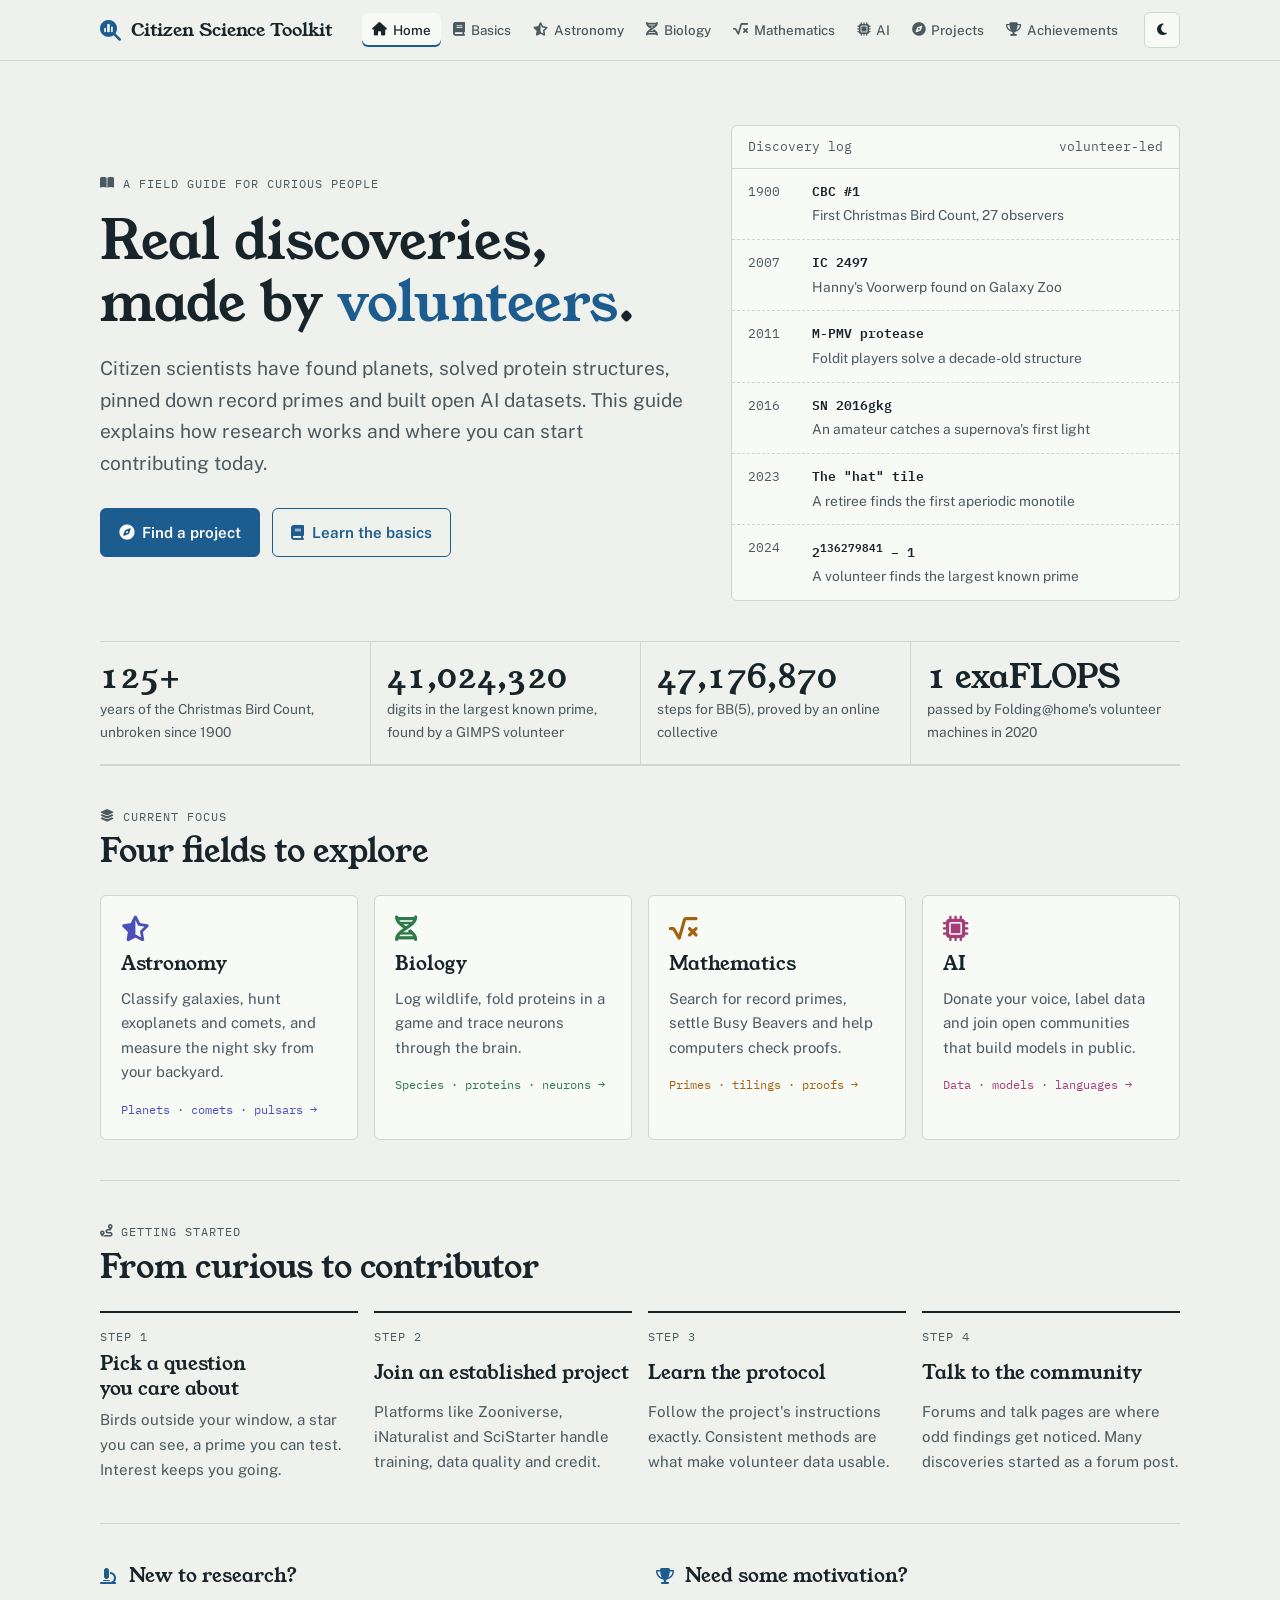
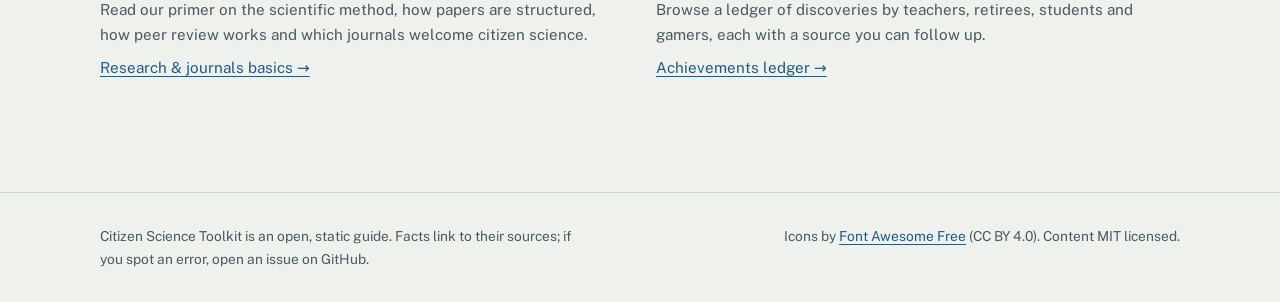
==== index.html @ ff831c0d "Build citizen science static site Multi-page guide covering research basics, journals, and projects " ====
<!doctype html>
<html lang="en">
<head>
  <meta charset="utf-8">
  <meta name="viewport" content="width=device-width, initial-scale=1, viewport-fit=cover">
  <title>Citizen Science Field Guide</title>
  <meta name="description" content="Learn how research works, find citizen science projects in astronomy, biology, mathematics and AI, and read about discoveries made by volunteers.">
  <link rel="icon" href="data:image/svg+xml,%3Csvg xmlns='http://www.w3.org/2000/svg' viewBox='0 0 32 32'%3E%3Ccircle cx='13' cy='13' r='8' fill='none' stroke='%231d5c8f' stroke-width='3'/%3E%3Cpath d='M19 19l8 8' stroke='%231d5c8f' stroke-width='3' stroke-linecap='round'/%3E%3C/svg%3E">
  <link rel="preconnect" href="https://fonts.googleapis.com">
  <link rel="preconnect" href="https://fonts.gstatic.com" crossorigin>
  <link rel="stylesheet" href="https://fonts.googleapis.com/css2?family=IBM+Plex+Mono:wght@400;500;600&family=Public+Sans:ital,wght@0,400;0,500;0,600;1,400&family=Young+Serif&display=swap">
  <!-- Icons: Font Awesome Free 6 (icons CC BY 4.0, https://fontawesome.com/license/free) -->
  <link rel="stylesheet" href="https://cdnjs.cloudflare.com/ajax/libs/font-awesome/6.5.2/css/all.min.css">
  <link rel="stylesheet" href="assets/css/style.css">
  <script src="assets/js/data.js"></script>
  <script src="assets/js/main.js"></script>
</head>
<body>
  <a class="skip" href="#main">Skip to content</a>
  <header class="site-header">
    <div class="wrap">
      <a class="brand" href="index.html"><i class="fa-solid fa-magnifying-glass-chart" aria-hidden="true"></i>Citizen Science Toolkit</a>
      <button class="theme-btn" type="button" aria-label="Toggle theme"><i class="fa-solid fa-moon"></i></button>
      <button class="theme-btn menu-btn" type="button" aria-label="Menu" aria-expanded="false"><i class="fa-solid fa-bars" aria-hidden="true"></i></button>
      <nav class="nav" aria-label="Main">
        <a href="index.html"><i class="fa-solid fa-house" aria-hidden="true"></i>Home</a>
        <a href="basics.html"><i class="fa-solid fa-book" aria-hidden="true"></i>Basics</a>
        <a href="astronomy.html"><i class="fa-solid fa-star-half-stroke" aria-hidden="true"></i>Astronomy</a>
        <a href="biology.html"><i class="fa-solid fa-dna" aria-hidden="true"></i>Biology</a>
        <a href="mathematics.html"><i class="fa-solid fa-square-root-variable" aria-hidden="true"></i>Mathematics</a>
        <a href="ai.html"><i class="fa-solid fa-microchip" aria-hidden="true"></i>AI</a>
        <a href="projects.html"><i class="fa-solid fa-compass" aria-hidden="true"></i>Projects</a>
        <a href="achievements.html"><i class="fa-solid fa-trophy" aria-hidden="true"></i>Achievements</a>
      </nav>
    </div>
  </header>
  <main id="main" class="wrap">
<section class="hero">
  <div>
    <span class="eyebrow"><i class="fa-solid fa-book-open" aria-hidden="true"></i>A field guide for curious people</span>
    <h1 style="margin-top:14px">Real discoveries, made by <em>volunteers</em>.</h1>
    <p class="lede">Citizen scientists have found planets, solved protein structures, pinned down record primes and built open AI datasets. This guide explains how research works and where you can start contributing today.</p>
    <div class="actions">
      <a class="btn" href="projects.html"><i class="fa-solid fa-compass" aria-hidden="true"></i>Find a project</a>
      <a class="btn ghost" href="basics.html"><i class="fa-solid fa-book" aria-hidden="true"></i>Learn the basics</a>
    </div>
  </div>
  <aside class="logbook" aria-label="Selected volunteer discoveries">
    <div class="lb-head"><span>Discovery log</span><span>volunteer-led</span></div>
    <ol>
      <li><span class="yr">1900</span><div><b>CBC #1</b><span class="t">First Christmas Bird Count, 27 observers</span></div></li>
      <li><span class="yr">2007</span><div><b>IC 2497</b><span class="t">Hanny's Voorwerp found on Galaxy Zoo</span></div></li>
      <li><span class="yr">2011</span><div><b>M-PMV protease</b><span class="t">Foldit players solve a decade-old structure</span></div></li>
      <li><span class="yr">2016</span><div><b>SN 2016gkg</b><span class="t">An amateur catches a supernova's first light</span></div></li>
      <li><span class="yr">2023</span><div><b>The "hat" tile</b><span class="t">A retiree finds the first aperiodic monotile</span></div></li>
      <li><span class="yr">2024</span><div><b>2<sup>136279841</sup> − 1</b><span class="t">A volunteer finds the largest known prime</span></div></li>
    </ol>
  </aside>
</section>

<section class="stats" aria-label="Numbers from volunteer science">
  <div class="stat"><b>125+</b><span>years of the Christmas Bird Count, unbroken since 1900</span></div>
  <div class="stat"><b>41,024,320</b><span>digits in the largest known prime, found by a GIMPS volunteer</span></div>
  <div class="stat"><b>47,176,870</b><span>steps for BB(5), proved by an online collective</span></div>
  <div class="stat"><b>1 exaFLOPS</b><span>passed by Folding@home's volunteer machines in 2020</span></div>
</section>

<section class="section">
  <header>
    <span class="eyebrow"><i class="fa-solid fa-layer-group" aria-hidden="true"></i>Current focus</span>
    <h2>Four fields to explore</h2>
  </header>
  <div class="fields">
    <a class="field-tile f-astronomy" href="astronomy.html">
      <i class="ic fa-solid fa-star-half-stroke" aria-hidden="true"></i>
      <h3>Astronomy</h3>
      <p>Classify galaxies, hunt exoplanets and comets, and measure the night sky from your backyard.</p>
      <span class="go">Planets · comets · pulsars →</span>
    </a>
    <a class="field-tile f-biology" href="biology.html">
      <i class="ic fa-solid fa-dna" aria-hidden="true"></i>
      <h3>Biology</h3>
      <p>Log wildlife, fold proteins in a game and trace neurons through the brain.</p>
      <span class="go">Species · proteins · neurons →</span>
    </a>
    <a class="field-tile f-mathematics" href="mathematics.html">
      <i class="ic fa-solid fa-square-root-variable" aria-hidden="true"></i>
      <h3>Mathematics</h3>
      <p>Search for record primes, settle Busy Beavers and help computers check proofs.</p>
      <span class="go">Primes · tilings · proofs →</span>
    </a>
    <a class="field-tile f-ai" href="ai.html">
      <i class="ic fa-solid fa-microchip" aria-hidden="true"></i>
      <h3>AI</h3>
      <p>Donate your voice, label data and join open communities that build models in public.</p>
      <span class="go">Data · models · languages →</span>
    </a>
  </div>
</section>

<section class="section">
  <header>
    <span class="eyebrow"><i class="fa-solid fa-route" aria-hidden="true"></i>Getting started</span>
    <h2>From curious to contributor</h2>
  </header>
  <ol class="steps">
    <li><h3>Pick a question you care about</h3><p>Birds outside your window, a star you can see, a prime you can test. Interest keeps you going.</p></li>
    <li><h3>Join an established project</h3><p>Platforms like Zooniverse, iNaturalist and SciStarter handle training, data quality and credit.</p></li>
    <li><h3>Learn the protocol</h3><p>Follow the project's instructions exactly. Consistent methods are what make volunteer data usable.</p></li>
    <li><h3>Talk to the community</h3><p>Forums and talk pages are where odd findings get noticed. Many discoveries started as a forum post.</p></li>
  </ol>
</section>

<section class="section">
  <div class="grid-2">
    <div class="info">
      <h3><i class="fa-solid fa-microscope" aria-hidden="true"></i>New to research?</h3>
      <p>Read our primer on the scientific method, how papers are structured, how peer review works and which journals welcome citizen science.</p>
      <p><a href="basics.html">Research &amp; journals basics →</a></p>
    </div>
    <div class="info">
      <h3><i class="fa-solid fa-trophy" aria-hidden="true"></i>Need some motivation?</h3>
      <p>Browse a ledger of discoveries by teachers, retirees, students and gamers, each with a source you can follow up.</p>
      <p><a href="achievements.html">Achievements ledger →</a></p>
    </div>
  </div>
</section>

  </main>
  <footer class="site-footer">
    <div class="wrap">
      <p>Citizen Science Toolkit is an open, static guide. Facts link to their sources; if you spot an error, open an issue on GitHub.</p>
      <p>Icons by <a href="https://fontawesome.com" target="_blank" rel="noopener">Font Awesome Free</a> (CC BY 4.0). Content MIT licensed.</p>
    </div>
  </footer>
</body>
</html>
---- assets/css/style.css ----
/* Layout concept: a field logbook. Each page is a ledger of entries; data labels
   use catalogue-style mono type, and each discipline carries its own ink colour. */
:root {
  --paper: #eef1ec;
  --sheet: #f8faf6;
  --ink: #17242a;
  --ink-soft: #4a5a60;
  --rule: #cdd6cf;
  --accent: #1d5c8f;          /* cyanotype blue */
  --accent-ink: #ffffff;
  --astro: #4b4fb8;
  --bio: #2f7a4a;
  --math: #a2620f;
  --ai: #a63d79;

  --font-display: "Young Serif", Georgia, "Times New Roman", serif;
  --font-body: "Public Sans", system-ui, -apple-system, "Segoe UI", sans-serif;
  --font-mono: "IBM Plex Mono", ui-monospace, SFMono-Regular, Menlo, monospace;

  --step--1: 0.84rem;
  --step-0: 1rem;
  --step-1: 1.2rem;
  --step-2: 1.5rem;
  --step-3: 2rem;
  --step-4: clamp(2.2rem, 5vw, 3.4rem);

  --radius: 6px;
  --measure: 68ch;
  --wrap: 1120px;
  color-scheme: light;
}
@media (prefers-color-scheme: dark) {
  :root:not([data-theme="light"]) {
    --paper: #0f1719; --sheet: #162124; --ink: #e3ebe6; --ink-soft: #9db0aa; --rule: #2a3a3d;
    --accent: #6fb0e6; --accent-ink: #0b1416;
    --astro: #9ea2ff; --bio: #72c48f; --math: #e5a74e; --ai: #e486bd;
    color-scheme: dark;
  }
}
:root[data-theme="dark"] {
  --paper: #0f1719; --sheet: #162124; --ink: #e3ebe6; --ink-soft: #9db0aa; --rule: #2a3a3d;
  --accent: #6fb0e6; --accent-ink: #0b1416;
  --astro: #9ea2ff; --bio: #72c48f; --math: #e5a74e; --ai: #e486bd;
  color-scheme: dark;
}

* { box-sizing: border-box; }
html { scroll-behavior: smooth; }
@media (prefers-reduced-motion: reduce) { html { scroll-behavior: auto; } * { transition: none !important; } }
body {
  margin: 0;
  background: var(--paper);
  color: var(--ink);
  font: 400 var(--step-0)/1.65 var(--font-body);
  -webkit-font-smoothing: antialiased;
}
img { max-width: 100%; }
a { color: var(--accent); text-underline-offset: 3px; }
a:hover { text-decoration-thickness: 2px; }
:focus-visible { outline: 2px solid var(--accent); outline-offset: 3px; border-radius: 3px; }
h1, h2, h3 { font-family: var(--font-display); font-weight: 400; line-height: 1.15; text-wrap: balance; margin: 0; }
h1 { font-size: var(--step-4); }
h2 { font-size: var(--step-3); }
h3 { font-size: var(--step-1); line-height: 1.3; }
p { margin: 0; max-width: var(--measure); }
.wrap { max-width: var(--wrap); margin-inline: auto; padding-inline: 20px; }
.skip { position: absolute; left: -999px; }
.skip:focus { left: 16px; top: 16px; background: var(--sheet); padding: 8px 12px; z-index: 10; }

/* ---------- Header ---------- */
.site-header {
  position: sticky; top: env(safe-area-inset-top, 0px); z-index: 5;
  background: color-mix(in srgb, var(--paper) 92%, transparent);
  backdrop-filter: blur(8px);
  border-bottom: 1px solid var(--rule);
}
.site-header .wrap { display: flex; align-items: center; gap: 16px; padding-block: 12px; flex-wrap: wrap; }
.brand { display: flex; align-items: center; gap: 10px; color: var(--ink); text-decoration: none; font-family: var(--font-display); font-size: 1.15rem; margin-right: auto; }
.brand i { color: var(--accent); font-size: 1.3rem; }
.nav { display: flex; flex-wrap: wrap; gap: 2px; }
.nav a {
  color: var(--ink-soft); text-decoration: none; font-size: var(--step--1); font-weight: 500;
  padding: 6px 10px; border-radius: var(--radius); display: inline-flex; gap: 6px; align-items: center;
}
.nav a:hover { color: var(--ink); background: var(--sheet); }
.nav a[aria-current="page"] { color: var(--ink); background: var(--sheet); box-shadow: inset 0 -2px 0 var(--accent); }
.theme-btn {
  border: 1px solid var(--rule); background: var(--sheet); color: var(--ink); border-radius: var(--radius);
  width: 36px; height: 36px; cursor: pointer; display: grid; place-items: center;
}
.nav { order: 1; }
.site-header .theme-btn { order: 2; }
.menu-btn { display: none; }
@media (max-width: 860px) {
  .menu-btn { display: grid; }
  .nav { order: 3; display: none; width: 100%; flex-direction: column; padding-bottom: 8px; }
  .nav.open { display: flex; }
  .nav a { font-size: var(--step-0); padding: 10px; }
}

/* ---------- Sections ---------- */
main { padding-bottom: 72px; }
.page-head { padding-block: 56px 32px; display: grid; gap: 16px; }
.page-head .lede { font-size: var(--step-1); color: var(--ink-soft); }
.eyebrow {
  font-family: var(--font-mono); font-size: 0.78rem; letter-spacing: 0.08em; text-transform: uppercase;
  color: var(--ink-soft); display: inline-flex; gap: 8px; align-items: center;
}
.section { padding-block: 40px; border-top: 1px solid var(--rule); display: grid; gap: 24px; }
.section > header { display: grid; gap: 8px; }
.prose { display: grid; gap: 14px; }
.prose ul, .prose ol { margin: 0; padding-left: 1.3em; max-width: var(--measure); display: grid; gap: 6px; }

/* ---------- Hero (home) ---------- */
.hero { padding-block: 64px 40px; display: grid; grid-template-columns: 1.3fr 1fr; gap: 48px; align-items: center; }
.hero h1 em { font-style: normal; color: var(--accent); }
.hero .lede { font-size: var(--step-1); color: var(--ink-soft); margin-top: 18px; }
.hero .actions { display: flex; flex-wrap: wrap; gap: 12px; margin-top: 28px; }
.logbook {
  background: var(--sheet); border: 1px solid var(--rule); border-radius: var(--radius);
  font-family: var(--font-mono); font-size: 0.82rem; overflow: hidden;
}
.logbook .lb-head { padding: 10px 16px; border-bottom: 1px solid var(--rule); color: var(--ink-soft); display: flex; justify-content: space-between; }
.logbook ol { list-style: none; margin: 0; padding: 0; }
.logbook li { display: grid; grid-template-columns: 52px 1fr; gap: 12px; padding: 12px 16px; border-bottom: 1px dashed var(--rule); }
.logbook li:last-child { border-bottom: 0; }
.logbook .yr { color: var(--ink-soft); font-variant-numeric: tabular-nums; }
.logbook b { font-weight: 600; color: var(--ink); }
.logbook span.t { color: var(--ink-soft); display: block; font-family: var(--font-body); font-size: 0.86rem; margin-top: 2px; }
@media (max-width: 860px) { .hero { grid-template-columns: 1fr; gap: 32px; padding-top: 40px; } }

.btn {
  display: inline-flex; align-items: center; gap: 8px; text-decoration: none; font-weight: 600;
  padding: 11px 18px; border-radius: var(--radius); border: 1px solid var(--accent);
  background: var(--accent); color: var(--accent-ink); font-size: 0.95rem;
}
.btn.ghost { background: transparent; color: var(--accent); }
.btn:hover { filter: brightness(1.08); }

/* ---------- Field tiles ---------- */
.fields { display: grid; grid-template-columns: repeat(4, 1fr); gap: 16px; }
@media (max-width: 960px) { .fields { grid-template-columns: repeat(2, 1fr); } }
@media (max-width: 520px) { .fields { grid-template-columns: 1fr; } }
.field-tile {
  --c: var(--accent);
  display: grid; gap: 10px; align-content: start; text-decoration: none; color: var(--ink);
  padding: 20px; border-radius: var(--radius); background: var(--sheet); border: 1px solid var(--rule);
  transition: border-color .15s, transform .15s;
}
.field-tile:hover { border-color: var(--c); transform: translateY(-2px); }
.field-tile .ic { font-size: 1.6rem; color: var(--c); }
.field-tile p { color: var(--ink-soft); font-size: 0.93rem; }
.field-tile .go { font-family: var(--font-mono); font-size: 0.78rem; color: var(--c); margin-top: 4px; }
.f-astronomy { --c: var(--astro); }
.f-biology { --c: var(--bio); }
.f-mathematics { --c: var(--math); }
.f-ai { --c: var(--ai); }

/* ---------- Steps / numbered guide ---------- */
.steps { list-style: none; padding: 0; margin: 0; display: grid; grid-template-columns: repeat(auto-fit, minmax(230px, 1fr)); gap: 16px; counter-reset: s; }
.steps li { counter-increment: s; display: grid; gap: 6px; padding-top: 14px; border-top: 2px solid var(--ink); }
.steps li::before { content: "Step " counter(s); font-family: var(--font-mono); font-size: 0.75rem; letter-spacing: .08em; text-transform: uppercase; color: var(--ink-soft); }
.steps p { color: var(--ink-soft); font-size: 0.94rem; }

/* ---------- Two-column info blocks ---------- */
.grid-2 { display: grid; grid-template-columns: repeat(2, minmax(0, 1fr)); gap: 32px; }
.grid-3 { display: grid; grid-template-columns: repeat(3, minmax(0, 1fr)); gap: 24px; }
@media (max-width: 860px) { .grid-2, .grid-3 { grid-template-columns: 1fr; } }
.info { display: grid; gap: 8px; align-content: start; }
.info h3 { display: flex; gap: 10px; align-items: baseline; }
.info h3 i { color: var(--accent); font-size: 1rem; width: 1.2em; }
.info p, .info li { color: var(--ink-soft); font-size: 0.95rem; }
.info ul { margin: 0; padding-left: 1.2em; display: grid; gap: 4px; }

/* IMRaD anatomy */
.anatomy { display: grid; grid-template-columns: repeat(auto-fit, minmax(160px, 1fr)); border: 1px solid var(--rule); border-radius: var(--radius); background: var(--sheet); overflow: hidden; }
.anatomy div { padding: 16px; border-right: 1px solid var(--rule); display: grid; gap: 6px; align-content: start; }
.anatomy div:last-child { border-right: 0; }
.anatomy b { font-family: var(--font-mono); font-size: 0.78rem; letter-spacing: .06em; text-transform: uppercase; }
.anatomy p { font-size: 0.88rem; color: var(--ink-soft); }
.anatomy .ask { font-family: var(--font-display); font-size: 0.98rem; color: var(--ink); }

/* Tables */
.table-wrap { overflow-x: auto; border: 1px solid var(--rule); border-radius: var(--radius); background: var(--sheet); }
table { border-collapse: collapse; width: 100%; font-size: 0.92rem; min-width: 620px; }
th, td { text-align: left; padding: 12px 14px; border-bottom: 1px solid var(--rule); vertical-align: top; }
th { font-family: var(--font-mono); font-size: 0.74rem; letter-spacing: .07em; text-transform: uppercase; color: var(--ink-soft); font-weight: 500; }
tr:last-child td { border-bottom: 0; }
td:first-child { font-weight: 600; }

/* Glossary */
dl.glossary { display: grid; grid-template-columns: minmax(140px, 220px) 1fr; margin: 0; border-top: 1px solid var(--rule); }
dl.glossary dt, dl.glossary dd { padding: 12px 0; border-bottom: 1px solid var(--rule); margin: 0; }
dl.glossary dt { font-family: var(--font-mono); font-size: 0.88rem; font-weight: 600; padding-right: 16px; }
dl.glossary dd { color: var(--ink-soft); font-size: 0.95rem; }
@media (max-width: 560px) { dl.glossary { grid-template-columns: 1fr; } dl.glossary dt { border-bottom: 0; padding-bottom: 0; } }

/* Callout */
.callout { display: flex; gap: 14px; padding: 16px 18px; border: 1px solid var(--rule); border-radius: var(--radius); background: var(--sheet); }
.callout > i { color: var(--accent); margin-top: 4px; }
.callout p { color: var(--ink-soft); font-size: 0.95rem; }

/* ---------- Filters ---------- */
.filters { display: flex; flex-wrap: wrap; gap: 8px; align-items: center; }
.filters .lbl { font-family: var(--font-mono); font-size: 0.75rem; text-transform: uppercase; letter-spacing: .08em; color: var(--ink-soft); margin-right: 4px; }
.chip {
  border: 1px solid var(--rule); background: var(--sheet); color: var(--ink); border-radius: 999px;
  padding: 6px 13px; font: 500 0.86rem var(--font-body); cursor: pointer; display: inline-flex; gap: 7px; align-items: center;
}
.chip[aria-pressed="true"] { background: var(--ink); color: var(--paper); border-color: var(--ink); }
.search {
  flex: 1 1 220px; min-width: 0; border: 1px solid var(--rule); background: var(--sheet); color: var(--ink);
  border-radius: var(--radius); padding: 9px 12px; font: inherit; font-size: 0.93rem;
}
.count { font-family: var(--font-mono); font-size: 0.8rem; color: var(--ink-soft); font-variant-numeric: tabular-nums; }

/* ---------- Project cards ---------- */
.projects { display: grid; grid-template-columns: repeat(auto-fill, minmax(290px, 1fr)); gap: 16px; }
.project {
  --c: var(--accent);
  display: grid; grid-template-rows: auto auto 1fr auto; gap: 10px;
  padding: 18px; background: var(--sheet); border: 1px solid var(--rule); border-radius: var(--radius);
}
.project .top { display: flex; justify-content: space-between; gap: 10px; align-items: center; }
.tag { font-family: var(--font-mono); font-size: 0.72rem; letter-spacing: .06em; text-transform: uppercase; color: var(--c); display: inline-flex; gap: 6px; align-items: center; }
.project p { color: var(--ink-soft); font-size: 0.92rem; }
.meta { display: flex; flex-wrap: wrap; gap: 6px 14px; font-size: 0.8rem; color: var(--ink-soft); }
.meta span { display: inline-flex; gap: 6px; align-items: center; }
.project a.visit { font-weight: 600; font-size: 0.9rem; text-decoration: none; display: inline-flex; gap: 6px; align-items: center; }
.empty { color: var(--ink-soft); font-style: italic; }

/* ---------- Achievements ledger ---------- */
.ledger { list-style: none; margin: 0; padding: 0; display: grid; }
.entry {
  --c: var(--accent);
  display: grid; grid-template-columns: 84px minmax(0, 1fr); gap: 20px; padding-block: 22px; border-bottom: 1px solid var(--rule);
}
.entry .year { font-family: var(--font-mono); font-size: 1.05rem; font-variant-numeric: tabular-nums; color: var(--c); padding-top: 2px; }
.entry .body { display: grid; gap: 8px; }
.entry h3 { font-size: var(--step-1); }
.entry p { color: var(--ink-soft); font-size: 0.96rem; }
.entry .who { font-size: 0.88rem; color: var(--ink); }
.catalog {
  font-family: var(--font-mono); font-size: 0.78rem; padding: 2px 8px; border-radius: 4px;
  border: 1px solid var(--rule); color: var(--ink-soft); width: fit-content;
}
.entry .row { display: flex; flex-wrap: wrap; gap: 8px 14px; align-items: center; }
@media (max-width: 560px) { .entry { grid-template-columns: 1fr; gap: 6px; } }

/* ---------- Stats ---------- */
.stats { display: grid; grid-template-columns: repeat(4, minmax(0, 1fr)); gap: 0; border-block: 1px solid var(--rule); }
.stat { padding: 20px 16px 20px 0; display: grid; gap: 4px; }
.stat + .stat { padding-left: 16px; border-left: 1px solid var(--rule); }
.stat { min-width: 0; }
.stat b { font-family: var(--font-display); font-weight: 400; font-size: clamp(1.4rem, 5.5vw, 2rem); overflow-wrap: anywhere; line-height: 1; font-variant-numeric: tabular-nums; }
.stat span { font-size: 0.86rem; color: var(--ink-soft); }
@media (max-width: 760px) {
  .stats { grid-template-columns: repeat(2, minmax(0, 1fr)); }
  .stat:nth-child(3) { padding-left: 0; border-left: 0; }
  .stat:nth-child(n+3) { border-top: 1px solid var(--rule); }
}

/* ---------- Field page head ---------- */
.field-head { --c: var(--accent); }
.field-head .big-ic { font-size: 2.2rem; color: var(--c); }
.field-head h1 { color: var(--ink); }

/* ---------- Footer ---------- */
.site-footer { border-top: 1px solid var(--rule); padding-block: 32px; font-size: 0.86rem; color: var(--ink-soft); }
.site-footer .wrap { display: flex; flex-wrap: wrap; gap: 12px 32px; justify-content: space-between; }
.site-footer p { max-width: 60ch; }
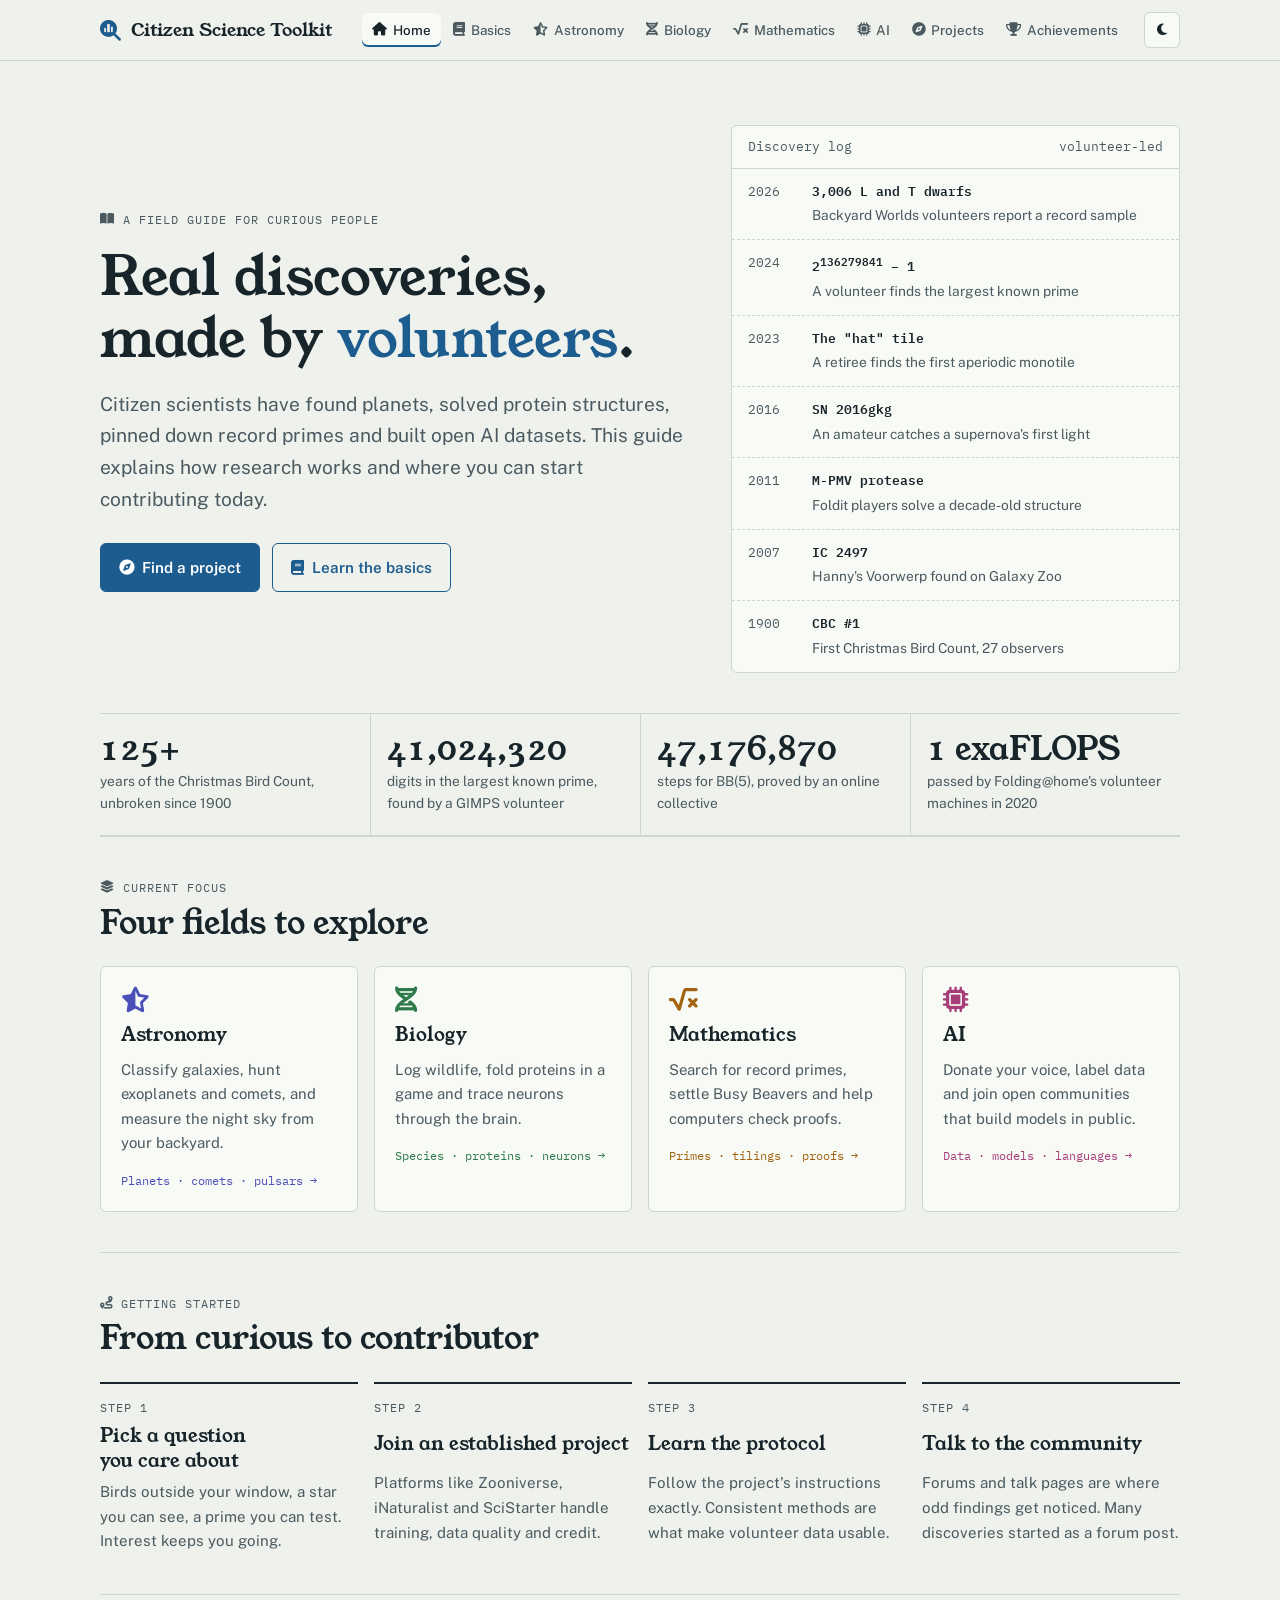
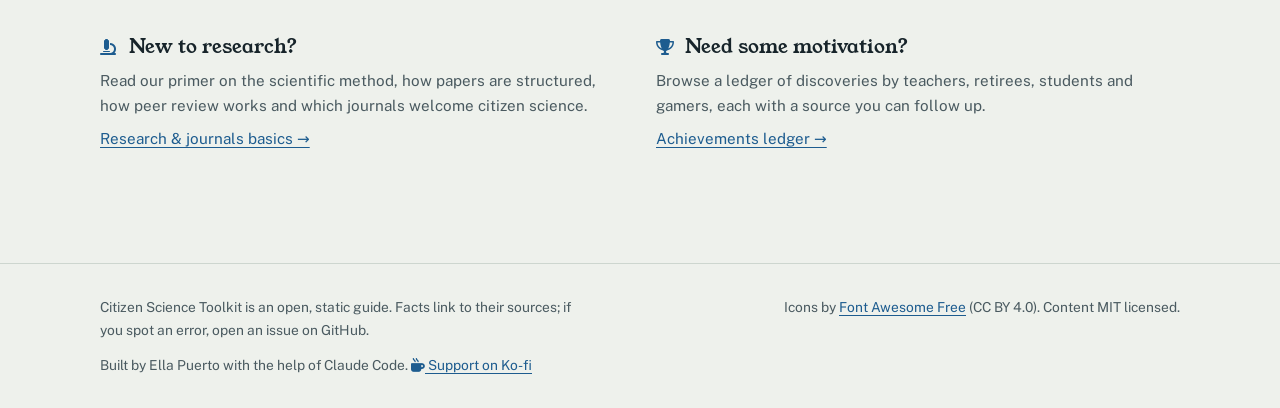
==== commit 04705600: "Add 23 discoveries, show newest first, add footer credit - Add 23 sourced entries to the achievement" ====
--- a/index.html
+++ b/index.html
@@ -11,9 +11,9 @@
   <link rel="stylesheet" href="https://fonts.googleapis.com/css2?family=IBM+Plex+Mono:wght@400;500;600&family=Public+Sans:ital,wght@0,400;0,500;0,600;1,400&family=Young+Serif&display=swap">
   <!-- Icons: Font Awesome Free 6 (icons CC BY 4.0, https://fontawesome.com/license/free) -->
   <link rel="stylesheet" href="https://cdnjs.cloudflare.com/ajax/libs/font-awesome/6.5.2/css/all.min.css">
-  <link rel="stylesheet" href="assets/css/style.css">
-  <script src="assets/js/data.js"></script>
-  <script src="assets/js/main.js"></script>
+  <link rel="stylesheet" href="assets/css/style.css?v=20261011">
+  <script src="assets/js/data.js?v=20261011"></script>
+  <script src="assets/js/main.js?v=20261011"></script>
 </head>
 <body>
   <a class="skip" href="#main">Skip to content</a>
@@ -48,12 +48,13 @@
   <aside class="logbook" aria-label="Selected volunteer discoveries">
     <div class="lb-head"><span>Discovery log</span><span>volunteer-led</span></div>
     <ol>
+      <li><span class="yr">2026</span><div><b>3,006 L and T dwarfs</b><span class="t">Backyard Worlds volunteers report a record sample</span></div></li>
+      <li><span class="yr">2024</span><div><b>2<sup>136279841</sup> − 1</b><span class="t">A volunteer finds the largest known prime</span></div></li>
+      <li><span class="yr">2023</span><div><b>The "hat" tile</b><span class="t">A retiree finds the first aperiodic monotile</span></div></li>
+      <li><span class="yr">2016</span><div><b>SN 2016gkg</b><span class="t">An amateur catches a supernova's first light</span></div></li>
+      <li><span class="yr">2011</span><div><b>M-PMV protease</b><span class="t">Foldit players solve a decade-old structure</span></div></li>
+      <li><span class="yr">2007</span><div><b>IC 2497</b><span class="t">Hanny's Voorwerp found on Galaxy Zoo</span></div></li>
       <li><span class="yr">1900</span><div><b>CBC #1</b><span class="t">First Christmas Bird Count, 27 observers</span></div></li>
-      <li><span class="yr">2007</span><div><b>IC 2497</b><span class="t">Hanny's Voorwerp found on Galaxy Zoo</span></div></li>
-      <li><span class="yr">2011</span><div><b>M-PMV protease</b><span class="t">Foldit players solve a decade-old structure</span></div></li>
-      <li><span class="yr">2016</span><div><b>SN 2016gkg</b><span class="t">An amateur catches a supernova's first light</span></div></li>
-      <li><span class="yr">2023</span><div><b>The "hat" tile</b><span class="t">A retiree finds the first aperiodic monotile</span></div></li>
-      <li><span class="yr">2024</span><div><b>2<sup>136279841</sup> − 1</b><span class="t">A volunteer finds the largest known prime</span></div></li>
     </ol>
   </aside>
 </section>
@@ -131,6 +132,7 @@
     <div class="wrap">
       <p>Citizen Science Toolkit is an open, static guide. Facts link to their sources; if you spot an error, open an issue on GitHub.</p>
       <p>Icons by <a href="https://fontawesome.com" target="_blank" rel="noopener">Font Awesome Free</a> (CC BY 4.0). Content MIT licensed.</p>
+      <p>Built by Ella Puerto with the help of Claude Code. <a href="https://ko-fi.com/eagnespuerto" target="_blank" rel="noopener"><i class="fa-solid fa-mug-hot" aria-hidden="true"></i> Support on Ko-fi</a></p>
     </div>
   </footer>
 </body>
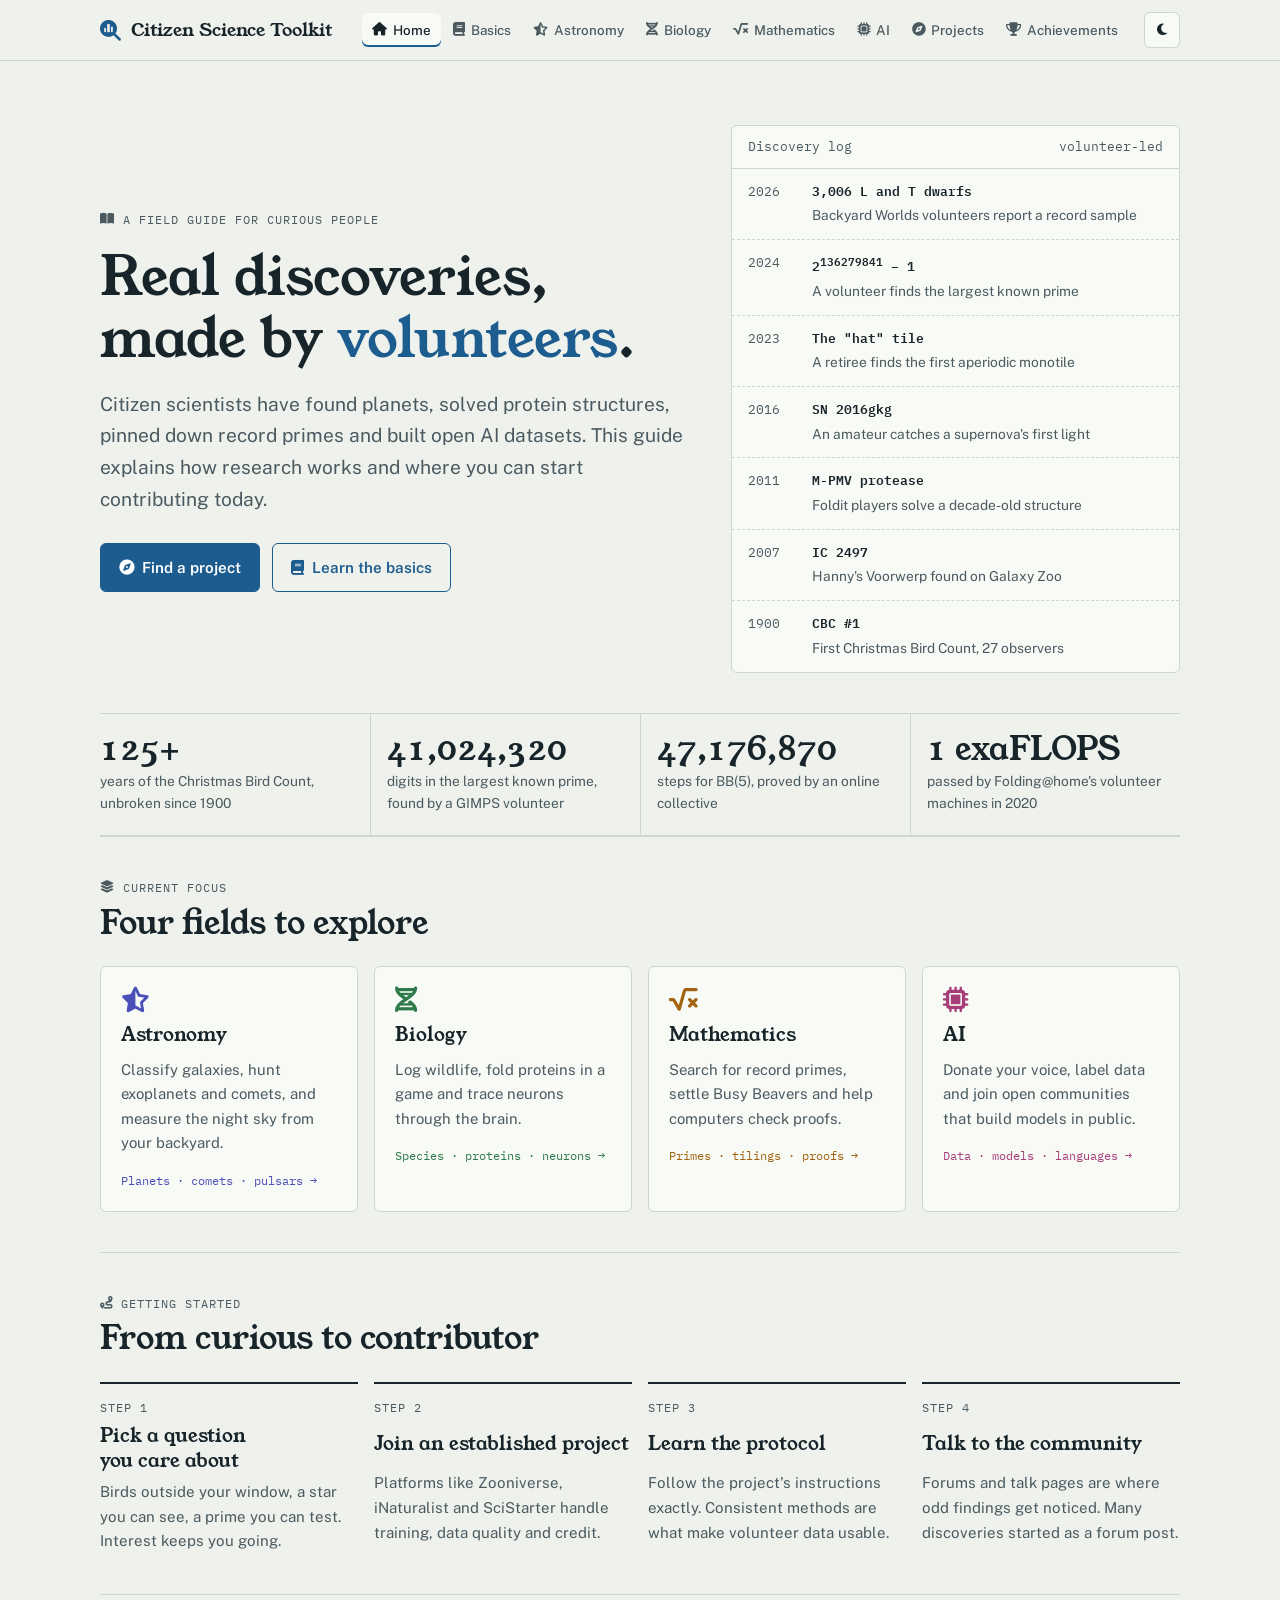
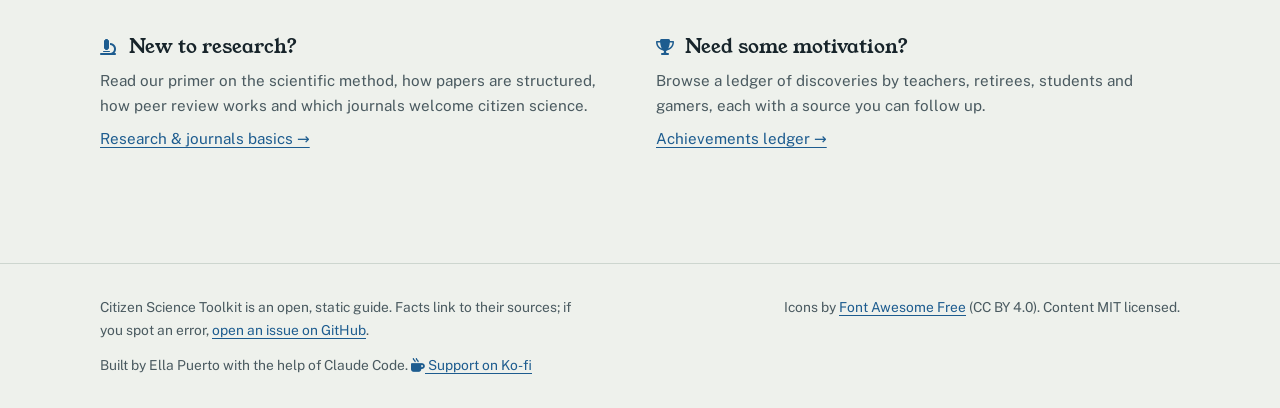
==== commit 5959ce4b: "Link footer 'open an issue' text to the GitHub repo Co-Authored-By: Claude Opus 5.5 <noreply@anthrop" ====
--- a/index.html
+++ b/index.html
@@ -130,7 +130,7 @@
   </main>
   <footer class="site-footer">
     <div class="wrap">
-      <p>Citizen Science Toolkit is an open, static guide. Facts link to their sources; if you spot an error, open an issue on GitHub.</p>
+      <p>Citizen Science Toolkit is an open, static guide. Facts link to their sources; if you spot an error, <a href="https://github.com/eagnespuerto/citizen-science-toolkit/issues" target="_blank" rel="noopener">open an issue on GitHub</a>.</p>
       <p>Icons by <a href="https://fontawesome.com" target="_blank" rel="noopener">Font Awesome Free</a> (CC BY 4.0). Content MIT licensed.</p>
       <p>Built by Ella Puerto with the help of Claude Code. <a href="https://ko-fi.com/eagnespuerto" target="_blank" rel="noopener"><i class="fa-solid fa-mug-hot" aria-hidden="true"></i> Support on Ko-fi</a></p>
     </div>
